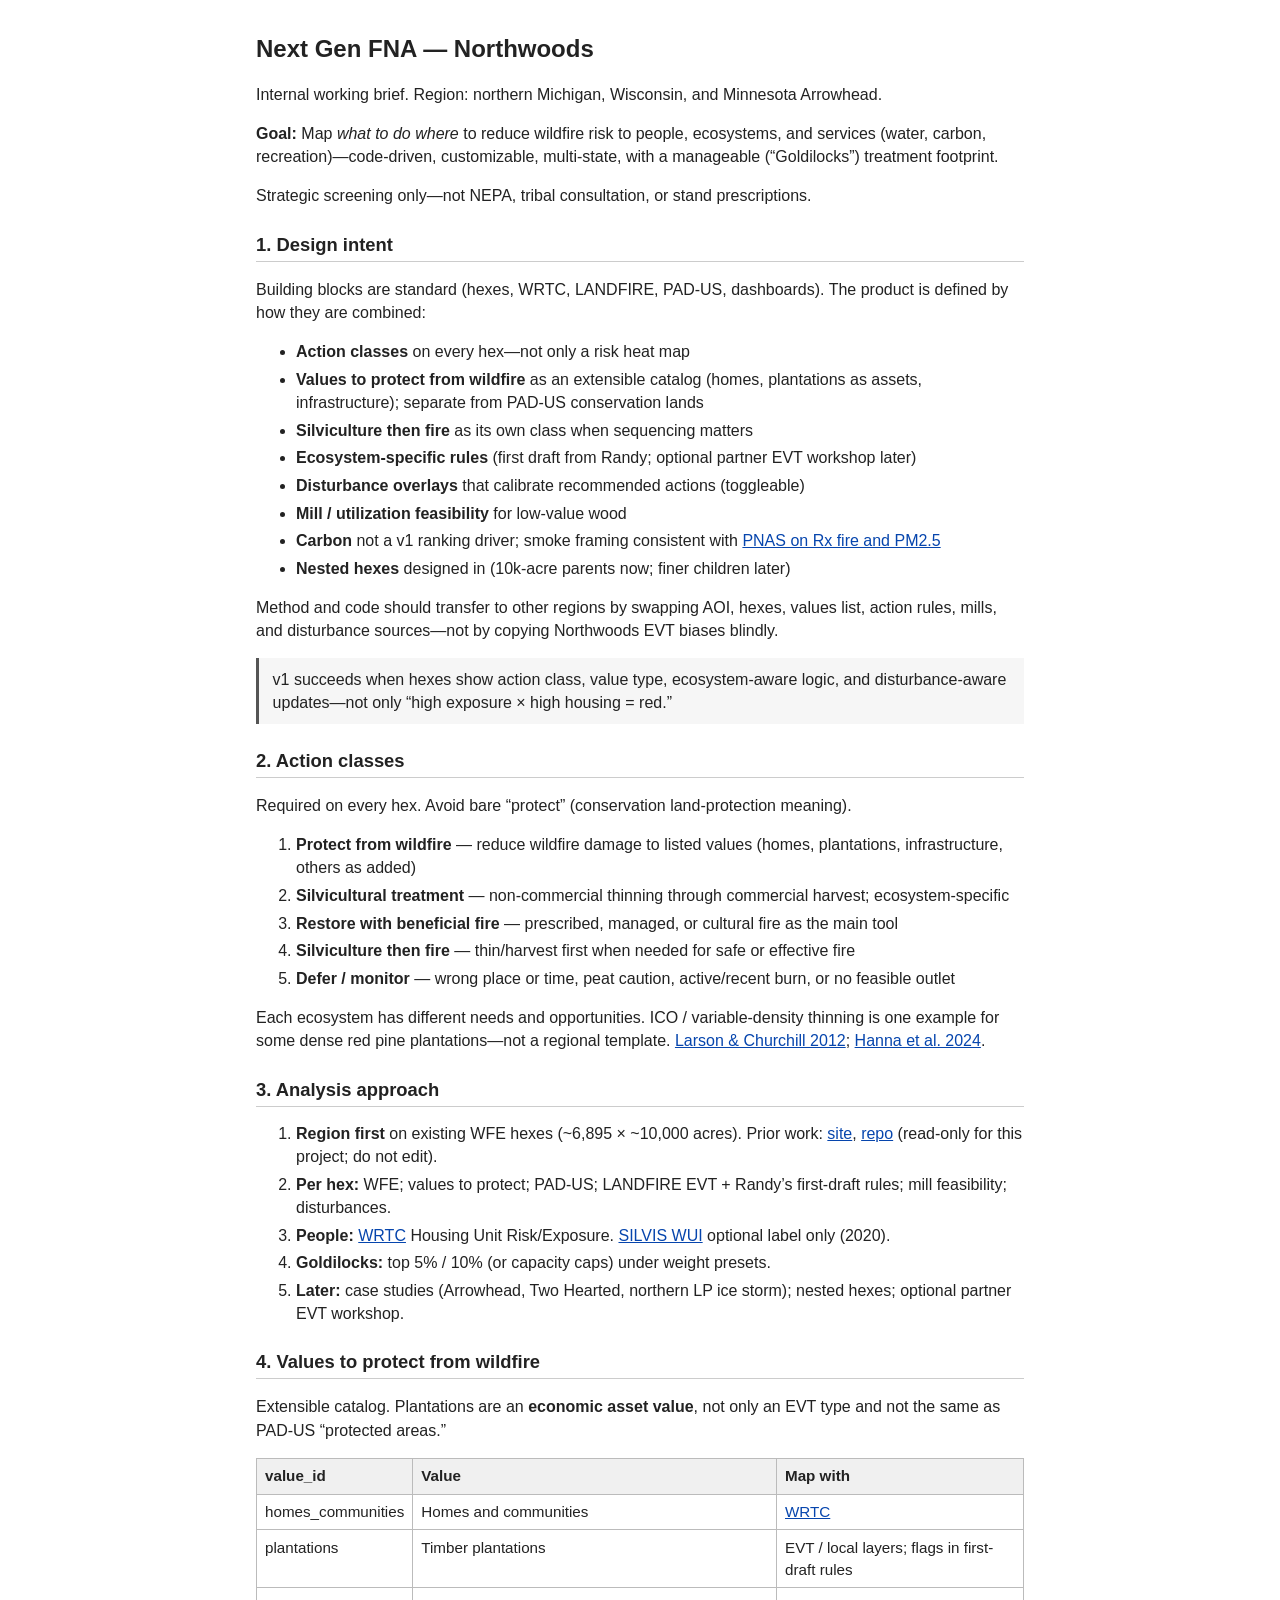
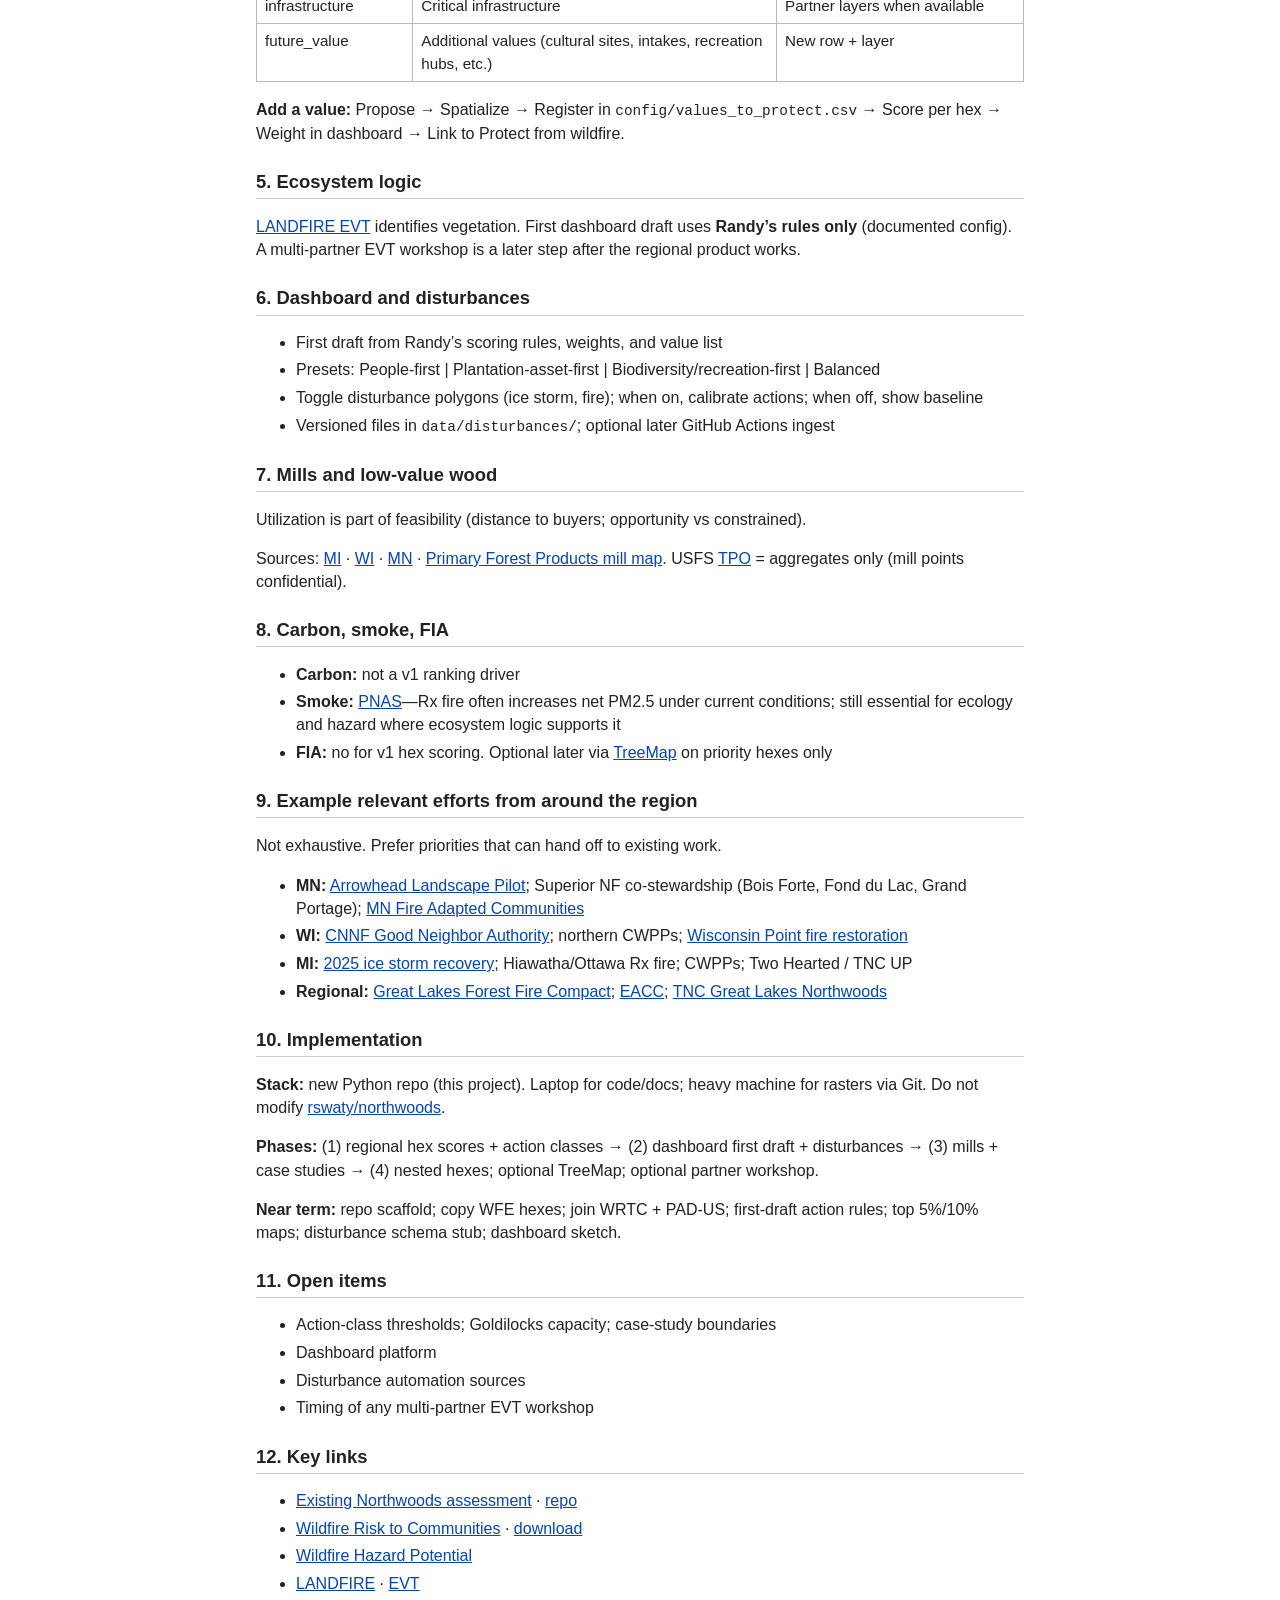
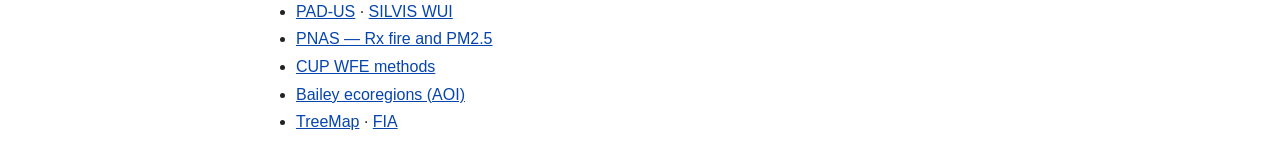
==== next_gen_fna.html @ e2eac4e7 "Add next-gen FNA working brief. Co-authored-by: Cursor <cursoragent@cursor.com>" ====
<!DOCTYPE html>
<html lang="en">
<head>
<meta charset="utf-8"/>
<title>Next Gen FNA — Northwoods</title>
<style>
  body { font-family: Calibri, Arial, sans-serif; max-width: 48rem; margin: 2rem auto; line-height: 1.45; color: #222; padding: 0 1rem; }
  h1 { font-size: 1.5rem; }
  h2 { font-size: 1.15rem; margin-top: 1.5rem; border-bottom: 1px solid #ccc; padding-bottom: 0.15rem; }
  ul, ol { margin-top: 0.35rem; }
  li { margin-bottom: 0.28rem; }
  table { border-collapse: collapse; width: 100%; margin: 0.6rem 0 1rem; font-size: 0.95rem; }
  th, td { border: 1px solid #bbb; padding: 0.4rem 0.5rem; text-align: left; vertical-align: top; }
  th { background: #f0f0f0; }
  .note { background: #f6f6f6; padding: 0.6rem 0.85rem; border-left: 3px solid #555; margin: 0.75rem 0; }
  a { color: #0645ad; }
  code { font-family: Consolas, monospace; font-size: 0.9em; }
</style>
</head>
<body>

<h1>Next Gen FNA — Northwoods</h1>
<p>Internal working brief. Region: northern Michigan, Wisconsin, and Minnesota Arrowhead.</p>
<p><strong>Goal:</strong> Map <em>what to do where</em> to reduce wildfire risk to people, ecosystems, and services (water, carbon, recreation)—code-driven, customizable, multi-state, with a manageable (“Goldilocks”) treatment footprint.</p>
<p>Strategic screening only—not NEPA, tribal consultation, or stand prescriptions.</p>

<h2>1. Design intent</h2>
<p>Building blocks are standard (hexes, WRTC, LANDFIRE, PAD-US, dashboards). The product is defined by how they are combined:</p>
<ul>
  <li><strong>Action classes</strong> on every hex—not only a risk heat map</li>
  <li><strong>Values to protect from wildfire</strong> as an extensible catalog (homes, plantations as assets, infrastructure); separate from PAD-US conservation lands</li>
  <li><strong>Silviculture then fire</strong> as its own class when sequencing matters</li>
  <li><strong>Ecosystem-specific rules</strong> (first draft from Randy; optional partner EVT workshop later)</li>
  <li><strong>Disturbance overlays</strong> that calibrate recommended actions (toggleable)</li>
  <li><strong>Mill / utilization feasibility</strong> for low-value wood</li>
  <li><strong>Carbon</strong> not a v1 ranking driver; smoke framing consistent with <a href="https://www.pnas.org/doi/10.1073/pnas.2613722123">PNAS on Rx fire and PM2.5</a></li>
  <li><strong>Nested hexes</strong> designed in (10k-acre parents now; finer children later)</li>
</ul>
<p>Method and code should transfer to other regions by swapping AOI, hexes, values list, action rules, mills, and disturbance sources—not by copying Northwoods EVT biases blindly.</p>
<p class="note">v1 succeeds when hexes show action class, value type, ecosystem-aware logic, and disturbance-aware updates—not only “high exposure × high housing = red.”</p>

<h2>2. Action classes</h2>
<p>Required on every hex. Avoid bare “protect” (conservation land-protection meaning).</p>
<ol>
  <li><strong>Protect from wildfire</strong> — reduce wildfire damage to listed values (homes, plantations, infrastructure, others as added)</li>
  <li><strong>Silvicultural treatment</strong> — non-commercial thinning through commercial harvest; ecosystem-specific</li>
  <li><strong>Restore with beneficial fire</strong> — prescribed, managed, or cultural fire as the main tool</li>
  <li><strong>Silviculture then fire</strong> — thin/harvest first when needed for safe or effective fire</li>
  <li><strong>Defer / monitor</strong> — wrong place or time, peat caution, active/recent burn, or no feasible outlet</li>
</ol>
<p>Each ecosystem has different needs and opportunities. ICO / variable-density thinning is one example for some dense red pine plantations—not a regional template. <a href="https://doi.org/10.1016/j.foreco.2012.02.033">Larson &amp; Churchill 2012</a>; <a href="https://pmc.ncbi.nlm.nih.gov/articles/PMC11082040/">Hanna et al. 2024</a>.</p>

<h2>3. Analysis approach</h2>
<ol>
  <li><strong>Region first</strong> on existing WFE hexes (~6,895 × ~10,000 acres). Prior work: <a href="https://rswaty.github.io/northwoods/">site</a>, <a href="https://github.com/rswaty/northwoods">repo</a> (read-only for this project; do not edit).</li>
  <li><strong>Per hex:</strong> WFE; values to protect; PAD-US; LANDFIRE EVT + Randy’s first-draft rules; mill feasibility; disturbances.</li>
  <li><strong>People:</strong> <a href="https://wildfirerisk.org/download/">WRTC</a> Housing Unit Risk/Exposure. <a href="https://silvis.forest.wisc.edu/data/wui-change/">SILVIS WUI</a> optional label only (2020).</li>
  <li><strong>Goldilocks:</strong> top 5% / 10% (or capacity caps) under weight presets.</li>
  <li><strong>Later:</strong> case studies (Arrowhead, Two Hearted, northern LP ice storm); nested hexes; optional partner EVT workshop.</li>
</ol>

<h2>4. Values to protect from wildfire</h2>
<p>Extensible catalog. Plantations are an <strong>economic asset value</strong>, not only an EVT type and not the same as PAD-US “protected areas.”</p>
<table>
  <tr><th>value_id</th><th>Value</th><th>Map with</th></tr>
  <tr><td>homes_communities</td><td>Homes and communities</td><td><a href="https://wildfirerisk.org/download/">WRTC</a></td></tr>
  <tr><td>plantations</td><td>Timber plantations</td><td>EVT / local layers; flags in first-draft rules</td></tr>
  <tr><td>infrastructure</td><td>Critical infrastructure</td><td>Partner layers when available</td></tr>
  <tr><td>future_value</td><td>Additional values (cultural sites, intakes, recreation hubs, etc.)</td><td>New row + layer</td></tr>
</table>
<p><strong>Add a value:</strong> Propose → Spatialize → Register in <code>config/values_to_protect.csv</code> → Score per hex → Weight in dashboard → Link to Protect from wildfire.</p>

<h2>5. Ecosystem logic</h2>
<p><a href="https://landfire.gov/vegetation/evt">LANDFIRE EVT</a> identifies vegetation. First dashboard draft uses <strong>Randy’s rules only</strong> (documented config). A multi-partner EVT workshop is a later step after the regional product works.</p>

<h2>6. Dashboard and disturbances</h2>
<ul>
  <li>First draft from Randy’s scoring rules, weights, and value list</li>
  <li>Presets: People-first | Plantation-asset-first | Biodiversity/recreation-first | Balanced</li>
  <li>Toggle disturbance polygons (ice storm, fire); when on, calibrate actions; when off, show baseline</li>
  <li>Versioned files in <code>data/disturbances/</code>; optional later GitHub Actions ingest</li>
</ul>

<h2>7. Mills and low-value wood</h2>
<p>Utilization is part of feasibility (distance to buyers; opportunity vs constrained).</p>
<p>Sources: <a href="https://www2.dnr.state.mi.us/mfid/">MI</a> · <a href="https://dnr.wisconsin.gov/topic/forestbusinesses/industries">WI</a> · <a href="https://www.dnr.state.mn.us/forestry/um/index.html">MN</a> · <a href="https://primary.forestproductslocator.org/mill-map">Primary Forest Products mill map</a>. USFS <a href="https://research.fs.usda.gov/programs/nrum">TPO</a> = aggregates only (mill points confidential).</p>

<h2>8. Carbon, smoke, FIA</h2>
<ul>
  <li><strong>Carbon:</strong> not a v1 ranking driver</li>
  <li><strong>Smoke:</strong> <a href="https://www.pnas.org/doi/10.1073/pnas.2613722123">PNAS</a>—Rx fire often increases net PM2.5 under current conditions; still essential for ecology and hazard where ecosystem logic supports it</li>
  <li><strong>FIA:</strong> no for v1 hex scoring. Optional later via <a href="https://research.fs.usda.gov/firelab/products/dataandtools/treemap-tree-level-model-united-states-forests">TreeMap</a> on priority hexes only</li>
</ul>

<h2>9. Example relevant efforts from around the region</h2>
<p>Not exhaustive. Prefer priorities that can hand off to existing work.</p>
<ul>
  <li><strong>MN:</strong> <a href="https://www.fs.usda.gov/r09/superior/natural-resources/forest-management/arrowhead-landscape-pilot-project">Arrowhead Landscape Pilot</a>; Superior NF co-stewardship (Bois Forte, Fond du Lac, Grand Portage); <a href="https://www.minnesotafac.org/">MN Fire Adapted Communities</a></li>
  <li><strong>WI:</strong> <a href="https://dnr.wisconsin.gov/topic/forestmanagement/gnaGeneralInfo">CNNF Good Neighbor Authority</a>; northern CWPPs; <a href="https://www.superiorwi.gov/DocumentCenter/View/16070/Wisconsin_Point_Fire_Restoration_Fact_Sheet_2025">Wisconsin Point fire restoration</a></li>
  <li><strong>MI:</strong> <a href="https://www.michigan.gov/dnr/about/newsroom/storm-recovery">2025 ice storm recovery</a>; Hiawatha/Ottawa Rx fire; CWPPs; Two Hearted / TNC UP</li>
  <li><strong>Regional:</strong> <a href="https://compacts.csg.org/compact/great-lakes-forest-fire-compact/">Great Lakes Forest Fire Compact</a>; <a href="https://gacc.nifc.gov/eacc/">EACC</a>; <a href="https://www.nature.org/en-us/about-us/where-we-work/priority-landscapes/great-lakes/stories-in-the-great-lakes/great-lakes-northwoods/">TNC Great Lakes Northwoods</a></li>
</ul>

<h2>10. Implementation</h2>
<p><strong>Stack:</strong> new Python repo (this project). Laptop for code/docs; heavy machine for rasters via Git. Do not modify <a href="https://github.com/rswaty/northwoods">rswaty/northwoods</a>.</p>
<p><strong>Phases:</strong> (1) regional hex scores + action classes → (2) dashboard first draft + disturbances → (3) mills + case studies → (4) nested hexes; optional TreeMap; optional partner workshop.</p>
<p><strong>Near term:</strong> repo scaffold; copy WFE hexes; join WRTC + PAD-US; first-draft action rules; top 5%/10% maps; disturbance schema stub; dashboard sketch.</p>

<h2>11. Open items</h2>
<ul>
  <li>Action-class thresholds; Goldilocks capacity; case-study boundaries</li>
  <li>Dashboard platform</li>
  <li>Disturbance automation sources</li>
  <li>Timing of any multi-partner EVT workshop</li>
</ul>

<h2>12. Key links</h2>
<ul>
  <li><a href="https://rswaty.github.io/northwoods/">Existing Northwoods assessment</a> · <a href="https://github.com/rswaty/northwoods">repo</a></li>
  <li><a href="https://wildfirerisk.org/">Wildfire Risk to Communities</a> · <a href="https://wildfirerisk.org/download/">download</a></li>
  <li><a href="https://research.fs.usda.gov/firelab/products/dataandtools/wildfire-hazard-potential">Wildfire Hazard Potential</a></li>
  <li><a href="https://landfire.gov/">LANDFIRE</a> · <a href="https://landfire.gov/vegetation/evt">EVT</a></li>
  <li><a href="https://www.usgs.gov/programs/gap-analysis-project/science/pad-us-data-download">PAD-US</a> · <a href="https://silvis.forest.wisc.edu/data/wui-change/">SILVIS WUI</a></li>
  <li><a href="https://www.pnas.org/doi/10.1073/pnas.2613722123">PNAS — Rx fire and PM2.5</a></li>
  <li><a href="https://conservation-data-lab.github.io/cup_assessment/fire.html">CUP WFE methods</a></li>
  <li><a href="https://doi.org/10.2737/RDS-2016-0003">Bailey ecoregions (AOI)</a></li>
  <li><a href="https://data.fs.usda.gov/geodata/rastergateway/treemap/">TreeMap</a> · <a href="https://research.fs.usda.gov/programs/fia">FIA</a></li>
</ul>

</body>
</html>
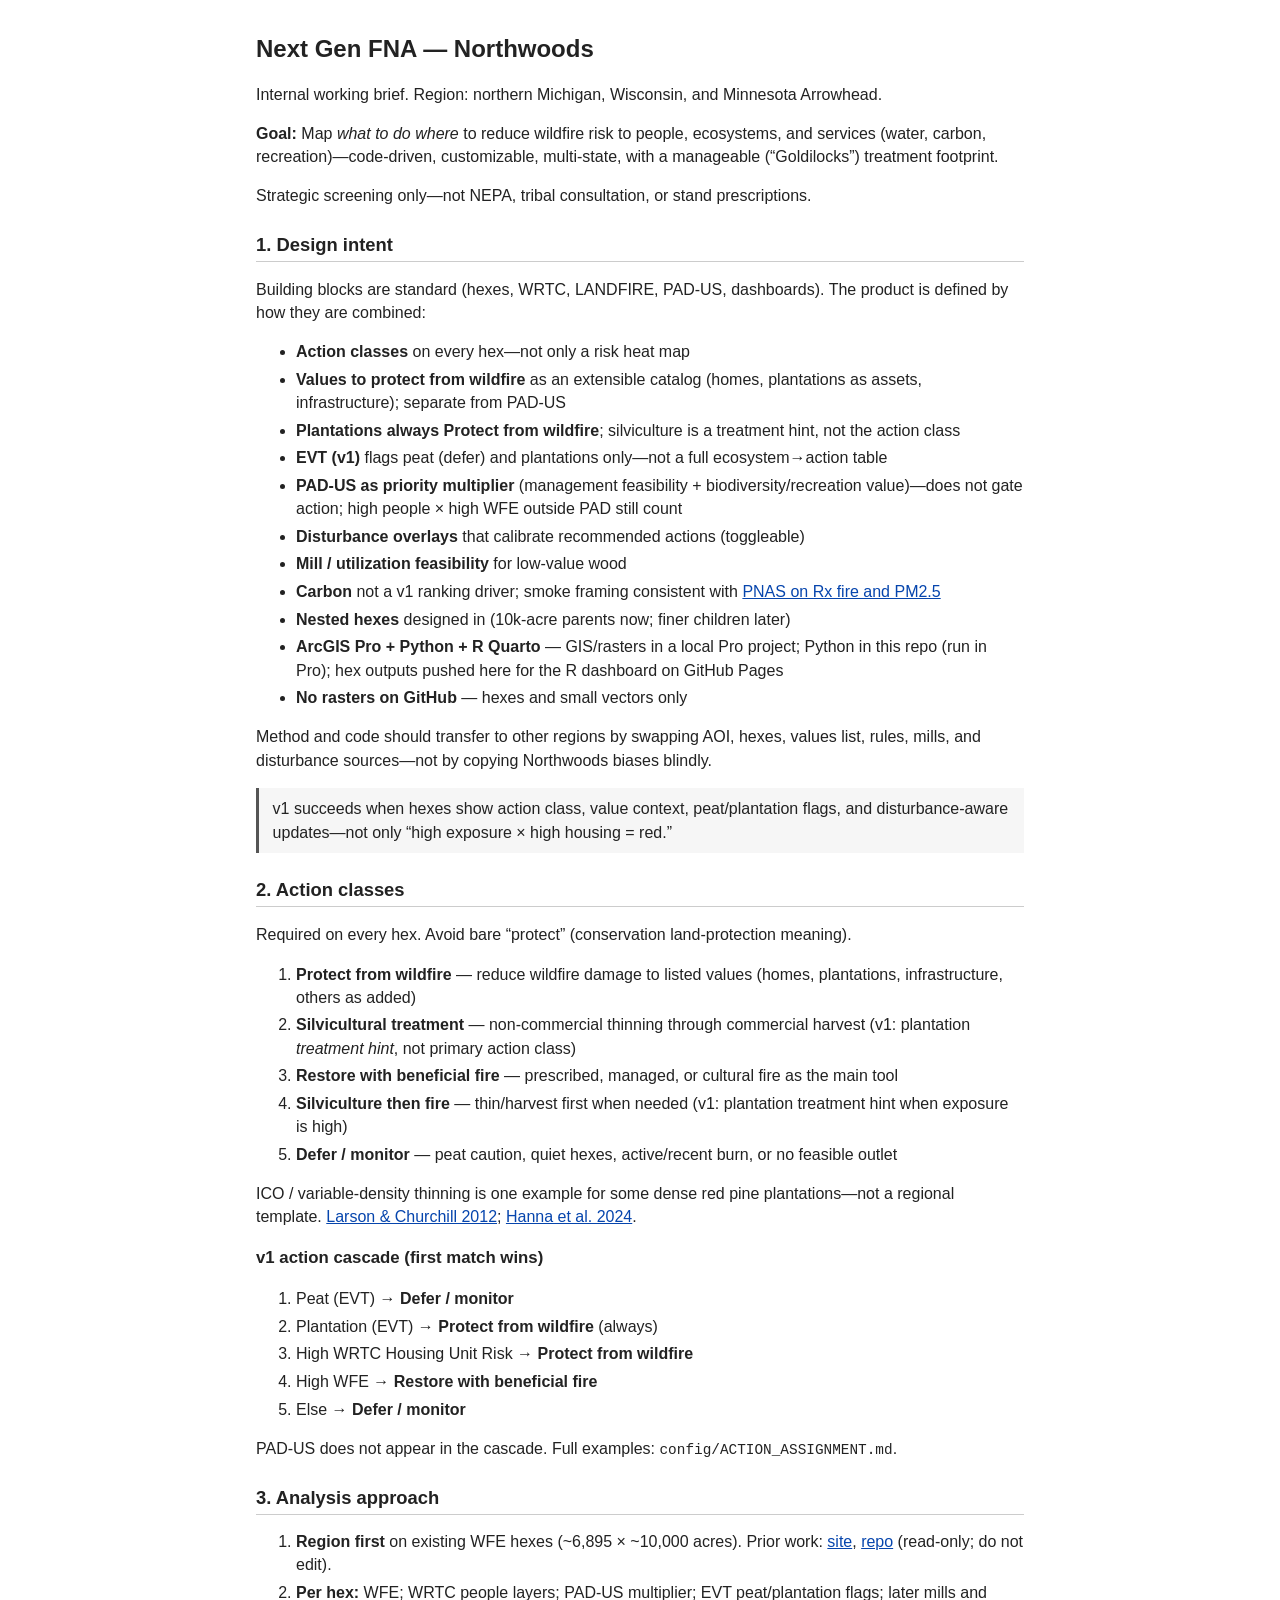
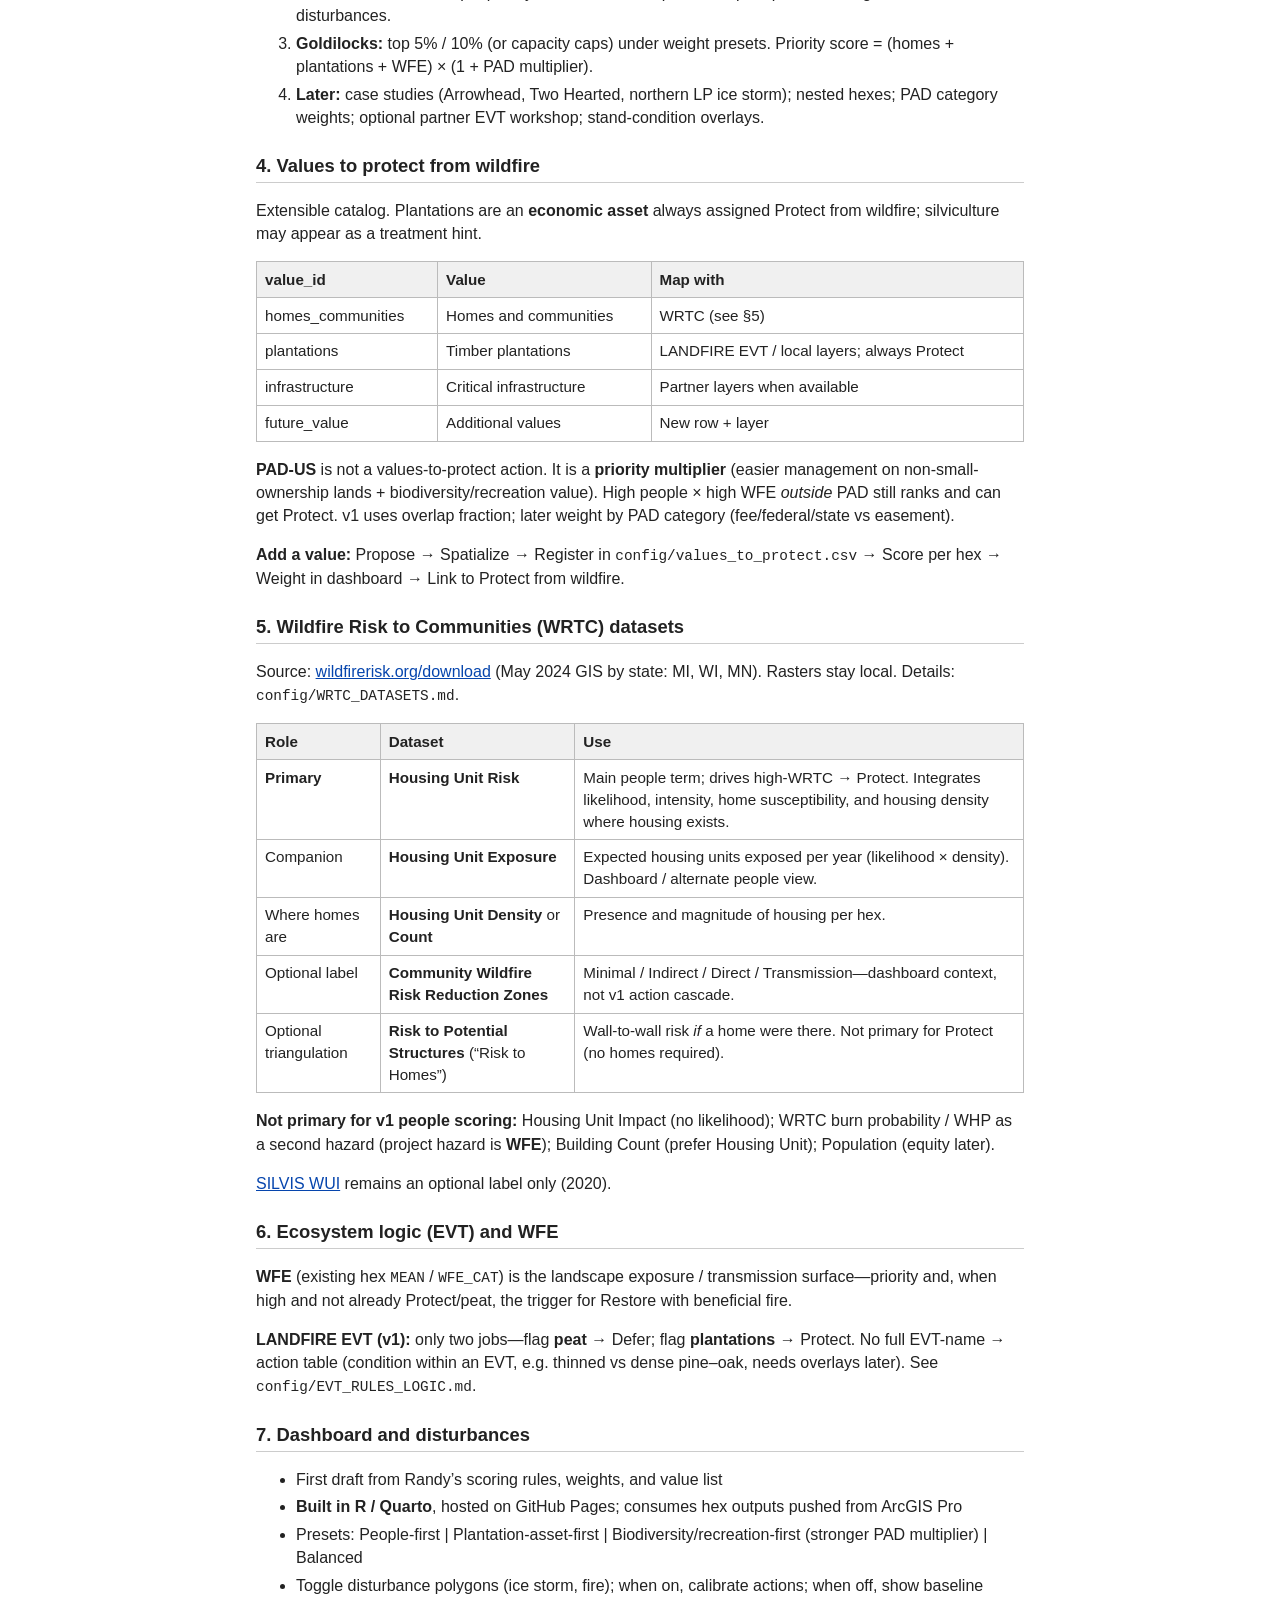
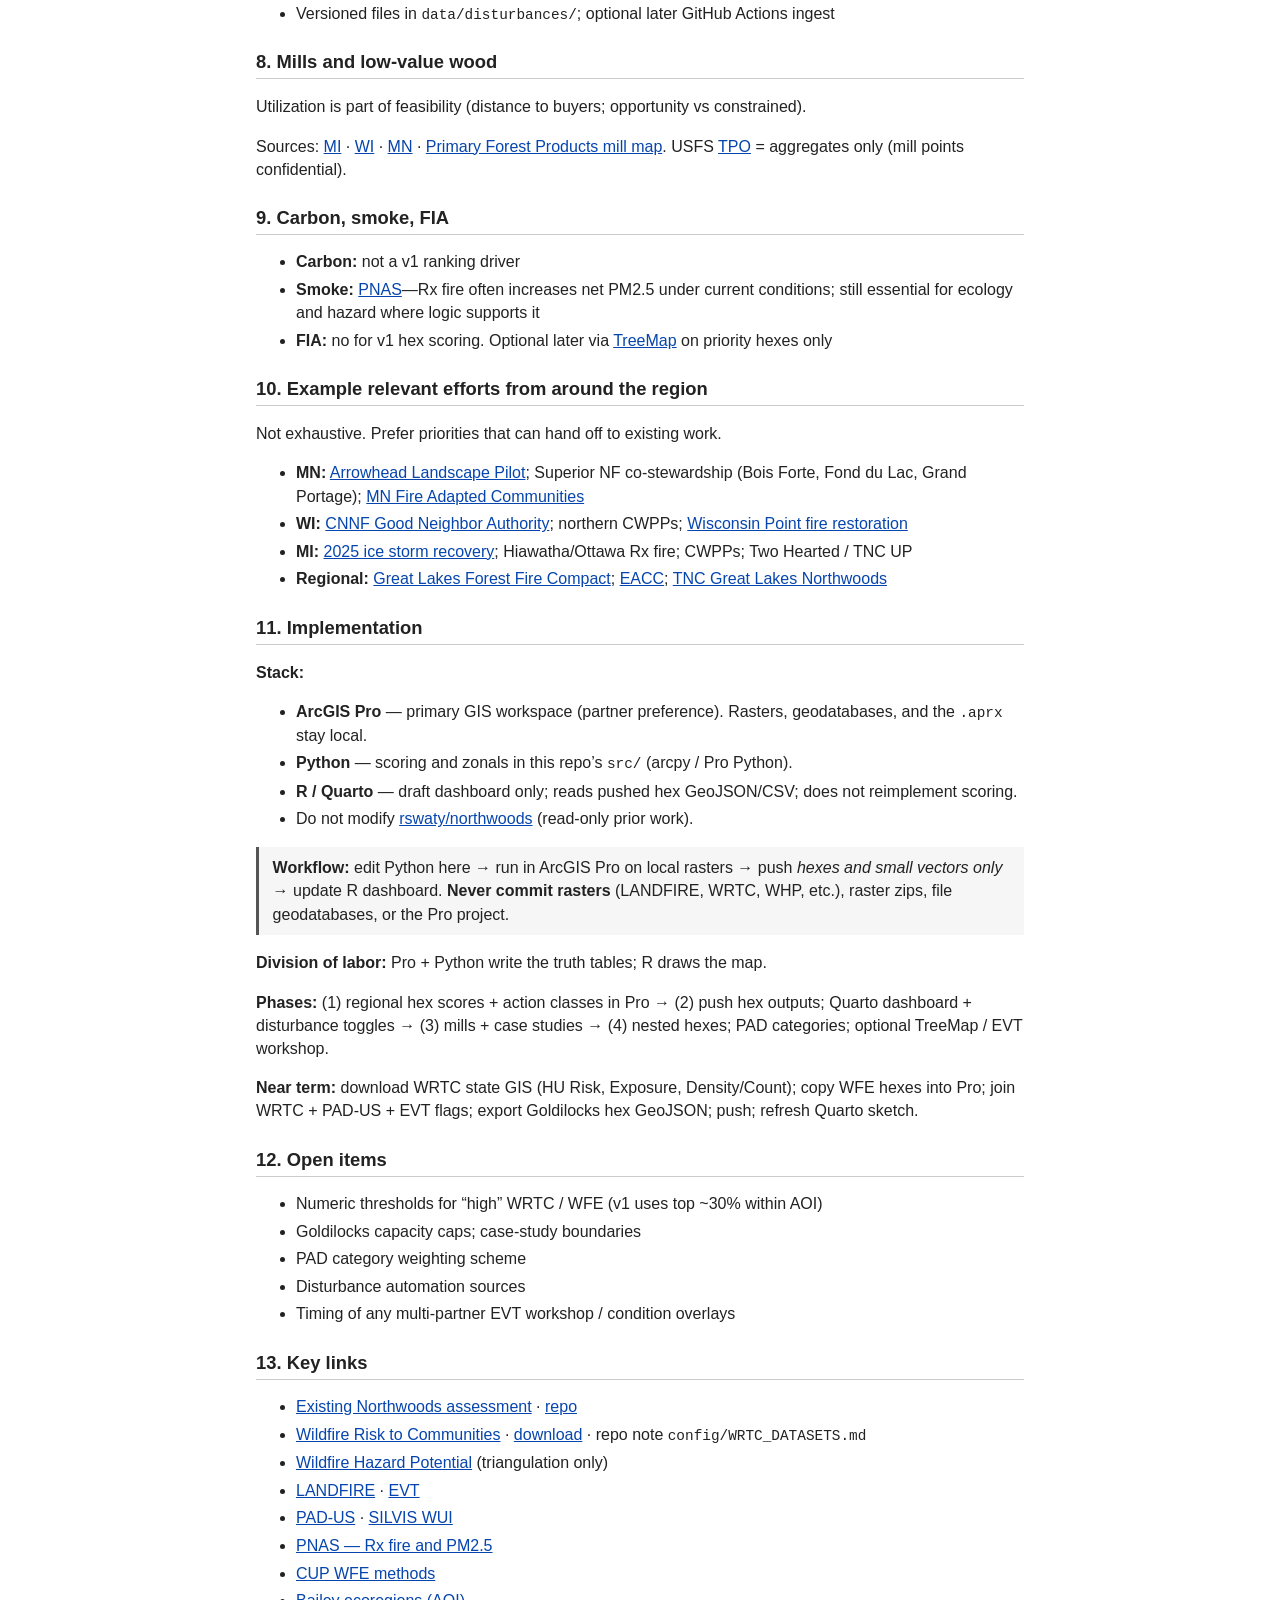
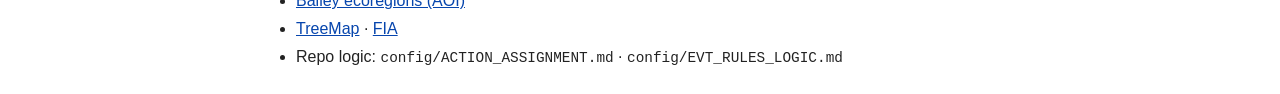
==== commit 4d1b2dd8: "Scaffold ArcGIS Pro pipeline and lock v1 action logic. Add config, arcpy scripts, Quarto stub, and b" ====
--- a/next_gen_fna.html
+++ b/next_gen_fna.html
@@ -7,6 +7,7 @@
   body { font-family: Calibri, Arial, sans-serif; max-width: 48rem; margin: 2rem auto; line-height: 1.45; color: #222; padding: 0 1rem; }
   h1 { font-size: 1.5rem; }
   h2 { font-size: 1.15rem; margin-top: 1.5rem; border-bottom: 1px solid #ccc; padding-bottom: 0.15rem; }
+  h3 { font-size: 1.05rem; margin-top: 1.1rem; }
   ul, ol { margin-top: 0.35rem; }
   li { margin-bottom: 0.28rem; }
   table { border-collapse: collapse; width: 100%; margin: 0.6rem 0 1rem; font-size: 0.95rem; }
@@ -28,71 +29,99 @@
 <p>Building blocks are standard (hexes, WRTC, LANDFIRE, PAD-US, dashboards). The product is defined by how they are combined:</p>
 <ul>
   <li><strong>Action classes</strong> on every hex—not only a risk heat map</li>
-  <li><strong>Values to protect from wildfire</strong> as an extensible catalog (homes, plantations as assets, infrastructure); separate from PAD-US conservation lands</li>
-  <li><strong>Silviculture then fire</strong> as its own class when sequencing matters</li>
-  <li><strong>Ecosystem-specific rules</strong> (first draft from Randy; optional partner EVT workshop later)</li>
+  <li><strong>Values to protect from wildfire</strong> as an extensible catalog (homes, plantations as assets, infrastructure); separate from PAD-US</li>
+  <li><strong>Plantations always Protect from wildfire</strong>; silviculture is a treatment hint, not the action class</li>
+  <li><strong>EVT (v1)</strong> flags peat (defer) and plantations only—not a full ecosystem→action table</li>
+  <li><strong>PAD-US as priority multiplier</strong> (management feasibility + biodiversity/recreation value)—does not gate action; high people × high WFE outside PAD still count</li>
   <li><strong>Disturbance overlays</strong> that calibrate recommended actions (toggleable)</li>
   <li><strong>Mill / utilization feasibility</strong> for low-value wood</li>
   <li><strong>Carbon</strong> not a v1 ranking driver; smoke framing consistent with <a href="https://www.pnas.org/doi/10.1073/pnas.2613722123">PNAS on Rx fire and PM2.5</a></li>
   <li><strong>Nested hexes</strong> designed in (10k-acre parents now; finer children later)</li>
+  <li><strong>ArcGIS Pro + Python + R Quarto</strong> — GIS/rasters in a local Pro project; Python in this repo (run in Pro); hex outputs pushed here for the R dashboard on GitHub Pages</li>
+  <li><strong>No rasters on GitHub</strong> — hexes and small vectors only</li>
 </ul>
-<p>Method and code should transfer to other regions by swapping AOI, hexes, values list, action rules, mills, and disturbance sources—not by copying Northwoods EVT biases blindly.</p>
-<p class="note">v1 succeeds when hexes show action class, value type, ecosystem-aware logic, and disturbance-aware updates—not only “high exposure × high housing = red.”</p>
+<p>Method and code should transfer to other regions by swapping AOI, hexes, values list, rules, mills, and disturbance sources—not by copying Northwoods biases blindly.</p>
+<p class="note">v1 succeeds when hexes show action class, value context, peat/plantation flags, and disturbance-aware updates—not only “high exposure × high housing = red.”</p>
 
 <h2>2. Action classes</h2>
 <p>Required on every hex. Avoid bare “protect” (conservation land-protection meaning).</p>
 <ol>
   <li><strong>Protect from wildfire</strong> — reduce wildfire damage to listed values (homes, plantations, infrastructure, others as added)</li>
-  <li><strong>Silvicultural treatment</strong> — non-commercial thinning through commercial harvest; ecosystem-specific</li>
+  <li><strong>Silvicultural treatment</strong> — non-commercial thinning through commercial harvest (v1: plantation <em>treatment hint</em>, not primary action class)</li>
   <li><strong>Restore with beneficial fire</strong> — prescribed, managed, or cultural fire as the main tool</li>
-  <li><strong>Silviculture then fire</strong> — thin/harvest first when needed for safe or effective fire</li>
-  <li><strong>Defer / monitor</strong> — wrong place or time, peat caution, active/recent burn, or no feasible outlet</li>
+  <li><strong>Silviculture then fire</strong> — thin/harvest first when needed (v1: plantation treatment hint when exposure is high)</li>
+  <li><strong>Defer / monitor</strong> — peat caution, quiet hexes, active/recent burn, or no feasible outlet</li>
 </ol>
-<p>Each ecosystem has different needs and opportunities. ICO / variable-density thinning is one example for some dense red pine plantations—not a regional template. <a href="https://doi.org/10.1016/j.foreco.2012.02.033">Larson &amp; Churchill 2012</a>; <a href="https://pmc.ncbi.nlm.nih.gov/articles/PMC11082040/">Hanna et al. 2024</a>.</p>
+<p>ICO / variable-density thinning is one example for some dense red pine plantations—not a regional template. <a href="https://doi.org/10.1016/j.foreco.2012.02.033">Larson &amp; Churchill 2012</a>; <a href="https://pmc.ncbi.nlm.nih.gov/articles/PMC11082040/">Hanna et al. 2024</a>.</p>
+
+<h3>v1 action cascade (first match wins)</h3>
+<ol>
+  <li>Peat (EVT) → <strong>Defer / monitor</strong></li>
+  <li>Plantation (EVT) → <strong>Protect from wildfire</strong> (always)</li>
+  <li>High WRTC Housing Unit Risk → <strong>Protect from wildfire</strong></li>
+  <li>High WFE → <strong>Restore with beneficial fire</strong></li>
+  <li>Else → <strong>Defer / monitor</strong></li>
+</ol>
+<p>PAD-US does not appear in the cascade. Full examples: <code>config/ACTION_ASSIGNMENT.md</code>.</p>
 
 <h2>3. Analysis approach</h2>
 <ol>
-  <li><strong>Region first</strong> on existing WFE hexes (~6,895 × ~10,000 acres). Prior work: <a href="https://rswaty.github.io/northwoods/">site</a>, <a href="https://github.com/rswaty/northwoods">repo</a> (read-only for this project; do not edit).</li>
-  <li><strong>Per hex:</strong> WFE; values to protect; PAD-US; LANDFIRE EVT + Randy’s first-draft rules; mill feasibility; disturbances.</li>
-  <li><strong>People:</strong> <a href="https://wildfirerisk.org/download/">WRTC</a> Housing Unit Risk/Exposure. <a href="https://silvis.forest.wisc.edu/data/wui-change/">SILVIS WUI</a> optional label only (2020).</li>
-  <li><strong>Goldilocks:</strong> top 5% / 10% (or capacity caps) under weight presets.</li>
-  <li><strong>Later:</strong> case studies (Arrowhead, Two Hearted, northern LP ice storm); nested hexes; optional partner EVT workshop.</li>
+  <li><strong>Region first</strong> on existing WFE hexes (~6,895 × ~10,000 acres). Prior work: <a href="https://rswaty.github.io/northwoods/">site</a>, <a href="https://github.com/rswaty/northwoods">repo</a> (read-only; do not edit).</li>
+  <li><strong>Per hex:</strong> WFE; WRTC people layers; PAD-US multiplier; EVT peat/plantation flags; later mills and disturbances.</li>
+  <li><strong>Goldilocks:</strong> top 5% / 10% (or capacity caps) under weight presets. Priority score = (homes + plantations + WFE) × (1 + PAD multiplier).</li>
+  <li><strong>Later:</strong> case studies (Arrowhead, Two Hearted, northern LP ice storm); nested hexes; PAD category weights; optional partner EVT workshop; stand-condition overlays.</li>
 </ol>
 
 <h2>4. Values to protect from wildfire</h2>
-<p>Extensible catalog. Plantations are an <strong>economic asset value</strong>, not only an EVT type and not the same as PAD-US “protected areas.”</p>
+<p>Extensible catalog. Plantations are an <strong>economic asset</strong> always assigned Protect from wildfire; silviculture may appear as a treatment hint.</p>
 <table>
   <tr><th>value_id</th><th>Value</th><th>Map with</th></tr>
-  <tr><td>homes_communities</td><td>Homes and communities</td><td><a href="https://wildfirerisk.org/download/">WRTC</a></td></tr>
-  <tr><td>plantations</td><td>Timber plantations</td><td>EVT / local layers; flags in first-draft rules</td></tr>
+  <tr><td>homes_communities</td><td>Homes and communities</td><td>WRTC (see §5)</td></tr>
+  <tr><td>plantations</td><td>Timber plantations</td><td>LANDFIRE EVT / local layers; always Protect</td></tr>
   <tr><td>infrastructure</td><td>Critical infrastructure</td><td>Partner layers when available</td></tr>
-  <tr><td>future_value</td><td>Additional values (cultural sites, intakes, recreation hubs, etc.)</td><td>New row + layer</td></tr>
+  <tr><td>future_value</td><td>Additional values</td><td>New row + layer</td></tr>
 </table>
+<p><strong>PAD-US</strong> is not a values-to-protect action. It is a <strong>priority multiplier</strong> (easier management on non-small-ownership lands + biodiversity/recreation value). High people × high WFE <em>outside</em> PAD still ranks and can get Protect. v1 uses overlap fraction; later weight by PAD category (fee/federal/state vs easement).</p>
 <p><strong>Add a value:</strong> Propose → Spatialize → Register in <code>config/values_to_protect.csv</code> → Score per hex → Weight in dashboard → Link to Protect from wildfire.</p>
 
-<h2>5. Ecosystem logic</h2>
-<p><a href="https://landfire.gov/vegetation/evt">LANDFIRE EVT</a> identifies vegetation. First dashboard draft uses <strong>Randy’s rules only</strong> (documented config). A multi-partner EVT workshop is a later step after the regional product works.</p>
+<h2>5. Wildfire Risk to Communities (WRTC) datasets</h2>
+<p>Source: <a href="https://wildfirerisk.org/download/">wildfirerisk.org/download</a> (May 2024 GIS by state: MI, WI, MN). Rasters stay local. Details: <code>config/WRTC_DATASETS.md</code>.</p>
+<table>
+  <tr><th>Role</th><th>Dataset</th><th>Use</th></tr>
+  <tr><td><strong>Primary</strong></td><td><strong>Housing Unit Risk</strong></td><td>Main people term; drives high-WRTC → Protect. Integrates likelihood, intensity, home susceptibility, and housing density where housing exists.</td></tr>
+  <tr><td>Companion</td><td><strong>Housing Unit Exposure</strong></td><td>Expected housing units exposed per year (likelihood × density). Dashboard / alternate people view.</td></tr>
+  <tr><td>Where homes are</td><td><strong>Housing Unit Density</strong> or <strong>Count</strong></td><td>Presence and magnitude of housing per hex.</td></tr>
+  <tr><td>Optional label</td><td><strong>Community Wildfire Risk Reduction Zones</strong></td><td>Minimal / Indirect / Direct / Transmission—dashboard context, not v1 action cascade.</td></tr>
+  <tr><td>Optional triangulation</td><td><strong>Risk to Potential Structures</strong> (“Risk to Homes”)</td><td>Wall-to-wall risk <em>if</em> a home were there. Not primary for Protect (no homes required).</td></tr>
+</table>
+<p><strong>Not primary for v1 people scoring:</strong> Housing Unit Impact (no likelihood); WRTC burn probability / WHP as a second hazard (project hazard is <strong>WFE</strong>); Building Count (prefer Housing Unit); Population (equity later).</p>
+<p><a href="https://silvis.forest.wisc.edu/data/wui-change/">SILVIS WUI</a> remains an optional label only (2020).</p>
 
-<h2>6. Dashboard and disturbances</h2>
+<h2>6. Ecosystem logic (EVT) and WFE</h2>
+<p><strong>WFE</strong> (existing hex <code>MEAN</code> / <code>WFE_CAT</code>) is the landscape exposure / transmission surface—priority and, when high and not already Protect/peat, the trigger for Restore with beneficial fire.</p>
+<p><strong>LANDFIRE EVT (v1):</strong> only two jobs—flag <strong>peat</strong> → Defer; flag <strong>plantations</strong> → Protect. No full EVT-name → action table (condition within an EVT, e.g. thinned vs dense pine–oak, needs overlays later). See <code>config/EVT_RULES_LOGIC.md</code>.</p>
+
+<h2>7. Dashboard and disturbances</h2>
 <ul>
   <li>First draft from Randy’s scoring rules, weights, and value list</li>
-  <li>Presets: People-first | Plantation-asset-first | Biodiversity/recreation-first | Balanced</li>
+  <li><strong>Built in R / Quarto</strong>, hosted on GitHub Pages; consumes hex outputs pushed from ArcGIS Pro</li>
+  <li>Presets: People-first | Plantation-asset-first | Biodiversity/recreation-first (stronger PAD multiplier) | Balanced</li>
   <li>Toggle disturbance polygons (ice storm, fire); when on, calibrate actions; when off, show baseline</li>
   <li>Versioned files in <code>data/disturbances/</code>; optional later GitHub Actions ingest</li>
 </ul>
 
-<h2>7. Mills and low-value wood</h2>
+<h2>8. Mills and low-value wood</h2>
 <p>Utilization is part of feasibility (distance to buyers; opportunity vs constrained).</p>
 <p>Sources: <a href="https://www2.dnr.state.mi.us/mfid/">MI</a> · <a href="https://dnr.wisconsin.gov/topic/forestbusinesses/industries">WI</a> · <a href="https://www.dnr.state.mn.us/forestry/um/index.html">MN</a> · <a href="https://primary.forestproductslocator.org/mill-map">Primary Forest Products mill map</a>. USFS <a href="https://research.fs.usda.gov/programs/nrum">TPO</a> = aggregates only (mill points confidential).</p>
 
-<h2>8. Carbon, smoke, FIA</h2>
+<h2>9. Carbon, smoke, FIA</h2>
 <ul>
   <li><strong>Carbon:</strong> not a v1 ranking driver</li>
-  <li><strong>Smoke:</strong> <a href="https://www.pnas.org/doi/10.1073/pnas.2613722123">PNAS</a>—Rx fire often increases net PM2.5 under current conditions; still essential for ecology and hazard where ecosystem logic supports it</li>
+  <li><strong>Smoke:</strong> <a href="https://www.pnas.org/doi/10.1073/pnas.2613722123">PNAS</a>—Rx fire often increases net PM2.5 under current conditions; still essential for ecology and hazard where logic supports it</li>
   <li><strong>FIA:</strong> no for v1 hex scoring. Optional later via <a href="https://research.fs.usda.gov/firelab/products/dataandtools/treemap-tree-level-model-united-states-forests">TreeMap</a> on priority hexes only</li>
 </ul>
 
-<h2>9. Example relevant efforts from around the region</h2>
+<h2>10. Example relevant efforts from around the region</h2>
 <p>Not exhaustive. Prefer priorities that can hand off to existing work.</p>
 <ul>
   <li><strong>MN:</strong> <a href="https://www.fs.usda.gov/r09/superior/natural-resources/forest-management/arrowhead-landscape-pilot-project">Arrowhead Landscape Pilot</a>; Superior NF co-stewardship (Bois Forte, Fond du Lac, Grand Portage); <a href="https://www.minnesotafac.org/">MN Fire Adapted Communities</a></li>
@@ -101,30 +130,40 @@
   <li><strong>Regional:</strong> <a href="https://compacts.csg.org/compact/great-lakes-forest-fire-compact/">Great Lakes Forest Fire Compact</a>; <a href="https://gacc.nifc.gov/eacc/">EACC</a>; <a href="https://www.nature.org/en-us/about-us/where-we-work/priority-landscapes/great-lakes/stories-in-the-great-lakes/great-lakes-northwoods/">TNC Great Lakes Northwoods</a></li>
 </ul>
 
-<h2>10. Implementation</h2>
-<p><strong>Stack:</strong> new Python repo (this project). Laptop for code/docs; heavy machine for rasters via Git. Do not modify <a href="https://github.com/rswaty/northwoods">rswaty/northwoods</a>.</p>
-<p><strong>Phases:</strong> (1) regional hex scores + action classes → (2) dashboard first draft + disturbances → (3) mills + case studies → (4) nested hexes; optional TreeMap; optional partner workshop.</p>
-<p><strong>Near term:</strong> repo scaffold; copy WFE hexes; join WRTC + PAD-US; first-draft action rules; top 5%/10% maps; disturbance schema stub; dashboard sketch.</p>
+<h2>11. Implementation</h2>
+<p><strong>Stack:</strong></p>
+<ul>
+  <li><strong>ArcGIS Pro</strong> — primary GIS workspace (partner preference). Rasters, geodatabases, and the <code>.aprx</code> stay local.</li>
+  <li><strong>Python</strong> — scoring and zonals in this repo’s <code>src/</code> (arcpy / Pro Python).</li>
+  <li><strong>R / Quarto</strong> — draft dashboard only; reads pushed hex GeoJSON/CSV; does not reimplement scoring.</li>
+  <li>Do not modify <a href="https://github.com/rswaty/northwoods">rswaty/northwoods</a> (read-only prior work).</li>
+</ul>
+<p class="note"><strong>Workflow:</strong> edit Python here → run in ArcGIS Pro on local rasters → push <em>hexes and small vectors only</em> → update R dashboard. <strong>Never commit rasters</strong> (LANDFIRE, WRTC, WHP, etc.), raster zips, file geodatabases, or the Pro project.</p>
+<p><strong>Division of labor:</strong> Pro + Python write the truth tables; R draws the map.</p>
+<p><strong>Phases:</strong> (1) regional hex scores + action classes in Pro → (2) push hex outputs; Quarto dashboard + disturbance toggles → (3) mills + case studies → (4) nested hexes; PAD categories; optional TreeMap / EVT workshop.</p>
+<p><strong>Near term:</strong> download WRTC state GIS (HU Risk, Exposure, Density/Count); copy WFE hexes into Pro; join WRTC + PAD-US + EVT flags; export Goldilocks hex GeoJSON; push; refresh Quarto sketch.</p>
 
-<h2>11. Open items</h2>
+<h2>12. Open items</h2>
 <ul>
-  <li>Action-class thresholds; Goldilocks capacity; case-study boundaries</li>
-  <li>Dashboard platform</li>
+  <li>Numeric thresholds for “high” WRTC / WFE (v1 uses top ~30% within AOI)</li>
+  <li>Goldilocks capacity caps; case-study boundaries</li>
+  <li>PAD category weighting scheme</li>
   <li>Disturbance automation sources</li>
-  <li>Timing of any multi-partner EVT workshop</li>
+  <li>Timing of any multi-partner EVT workshop / condition overlays</li>
 </ul>
 
-<h2>12. Key links</h2>
+<h2>13. Key links</h2>
 <ul>
   <li><a href="https://rswaty.github.io/northwoods/">Existing Northwoods assessment</a> · <a href="https://github.com/rswaty/northwoods">repo</a></li>
-  <li><a href="https://wildfirerisk.org/">Wildfire Risk to Communities</a> · <a href="https://wildfirerisk.org/download/">download</a></li>
-  <li><a href="https://research.fs.usda.gov/firelab/products/dataandtools/wildfire-hazard-potential">Wildfire Hazard Potential</a></li>
+  <li><a href="https://wildfirerisk.org/">Wildfire Risk to Communities</a> · <a href="https://wildfirerisk.org/download/">download</a> · repo note <code>config/WRTC_DATASETS.md</code></li>
+  <li><a href="https://research.fs.usda.gov/firelab/products/dataandtools/wildfire-hazard-potential">Wildfire Hazard Potential</a> (triangulation only)</li>
   <li><a href="https://landfire.gov/">LANDFIRE</a> · <a href="https://landfire.gov/vegetation/evt">EVT</a></li>
   <li><a href="https://www.usgs.gov/programs/gap-analysis-project/science/pad-us-data-download">PAD-US</a> · <a href="https://silvis.forest.wisc.edu/data/wui-change/">SILVIS WUI</a></li>
   <li><a href="https://www.pnas.org/doi/10.1073/pnas.2613722123">PNAS — Rx fire and PM2.5</a></li>
   <li><a href="https://conservation-data-lab.github.io/cup_assessment/fire.html">CUP WFE methods</a></li>
   <li><a href="https://doi.org/10.2737/RDS-2016-0003">Bailey ecoregions (AOI)</a></li>
   <li><a href="https://data.fs.usda.gov/geodata/rastergateway/treemap/">TreeMap</a> · <a href="https://research.fs.usda.gov/programs/fia">FIA</a></li>
+  <li>Repo logic: <code>config/ACTION_ASSIGNMENT.md</code> · <code>config/EVT_RULES_LOGIC.md</code></li>
 </ul>
 
 </body>
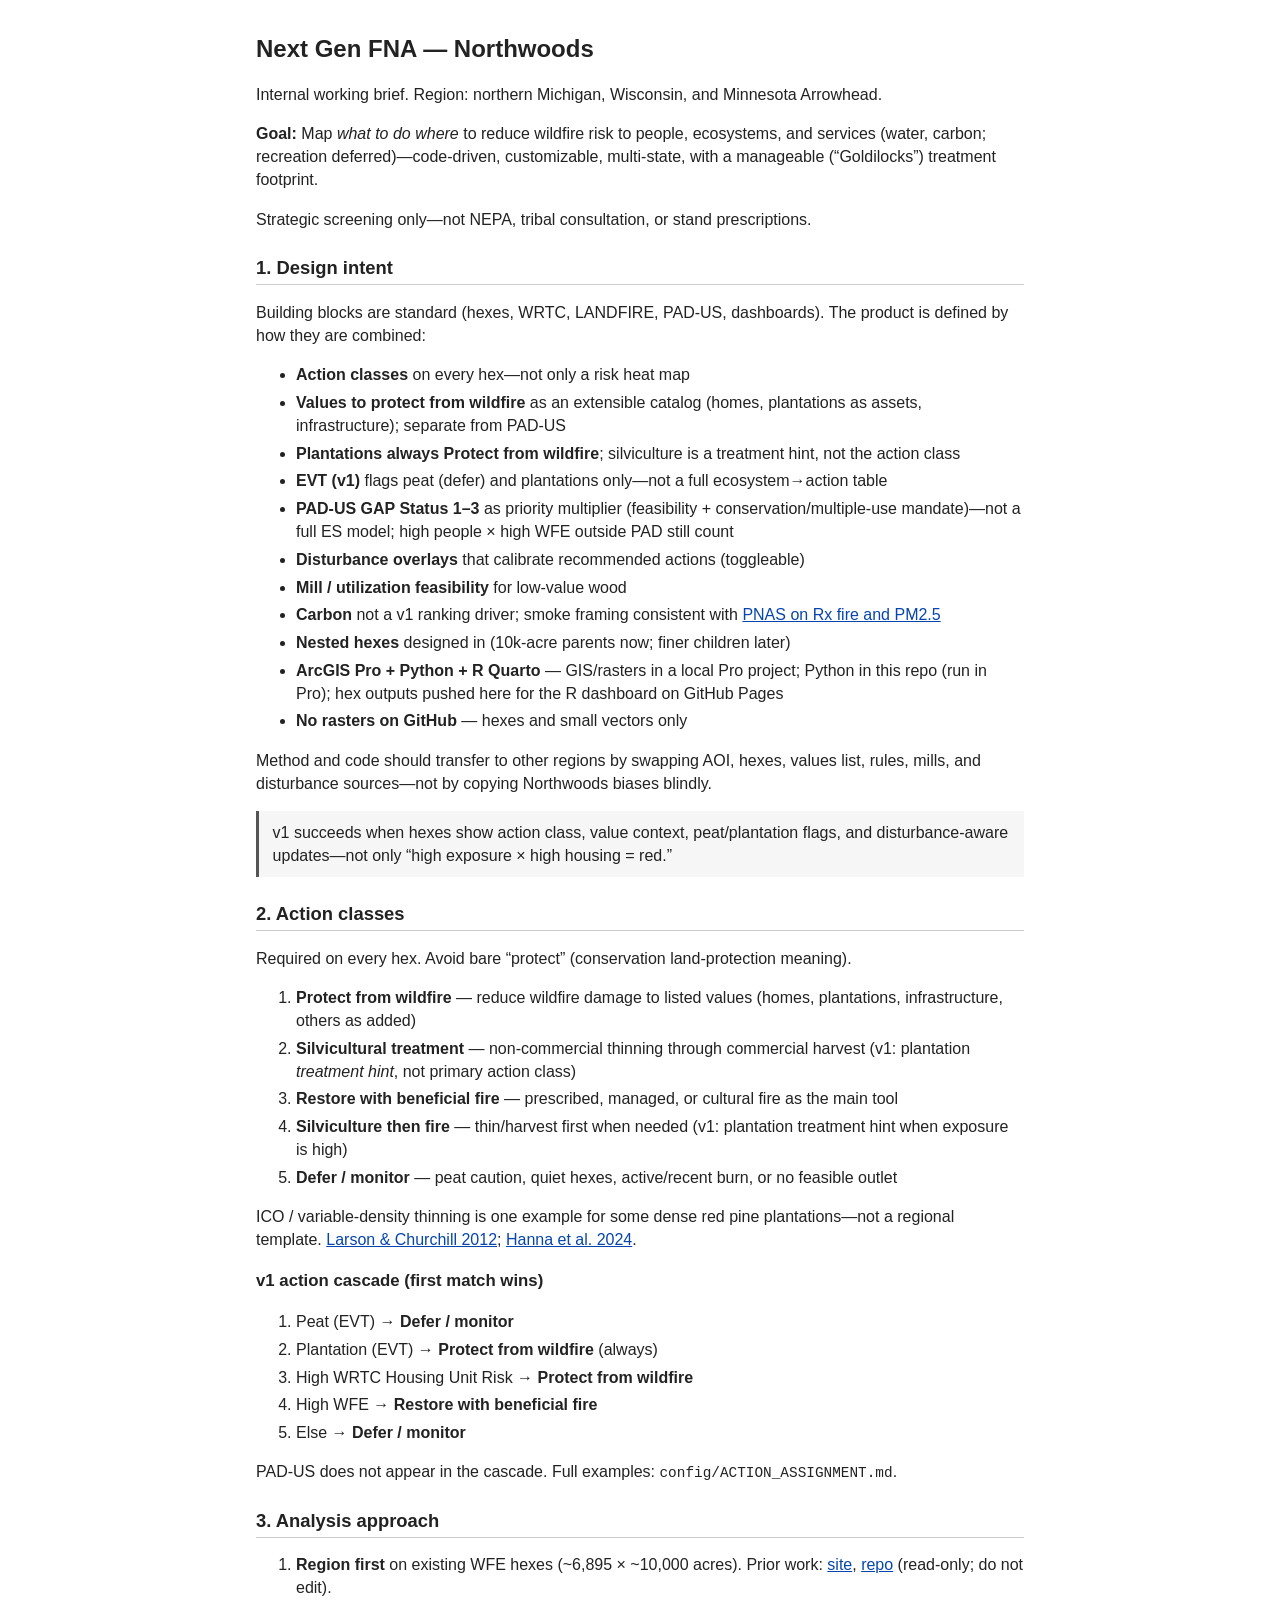
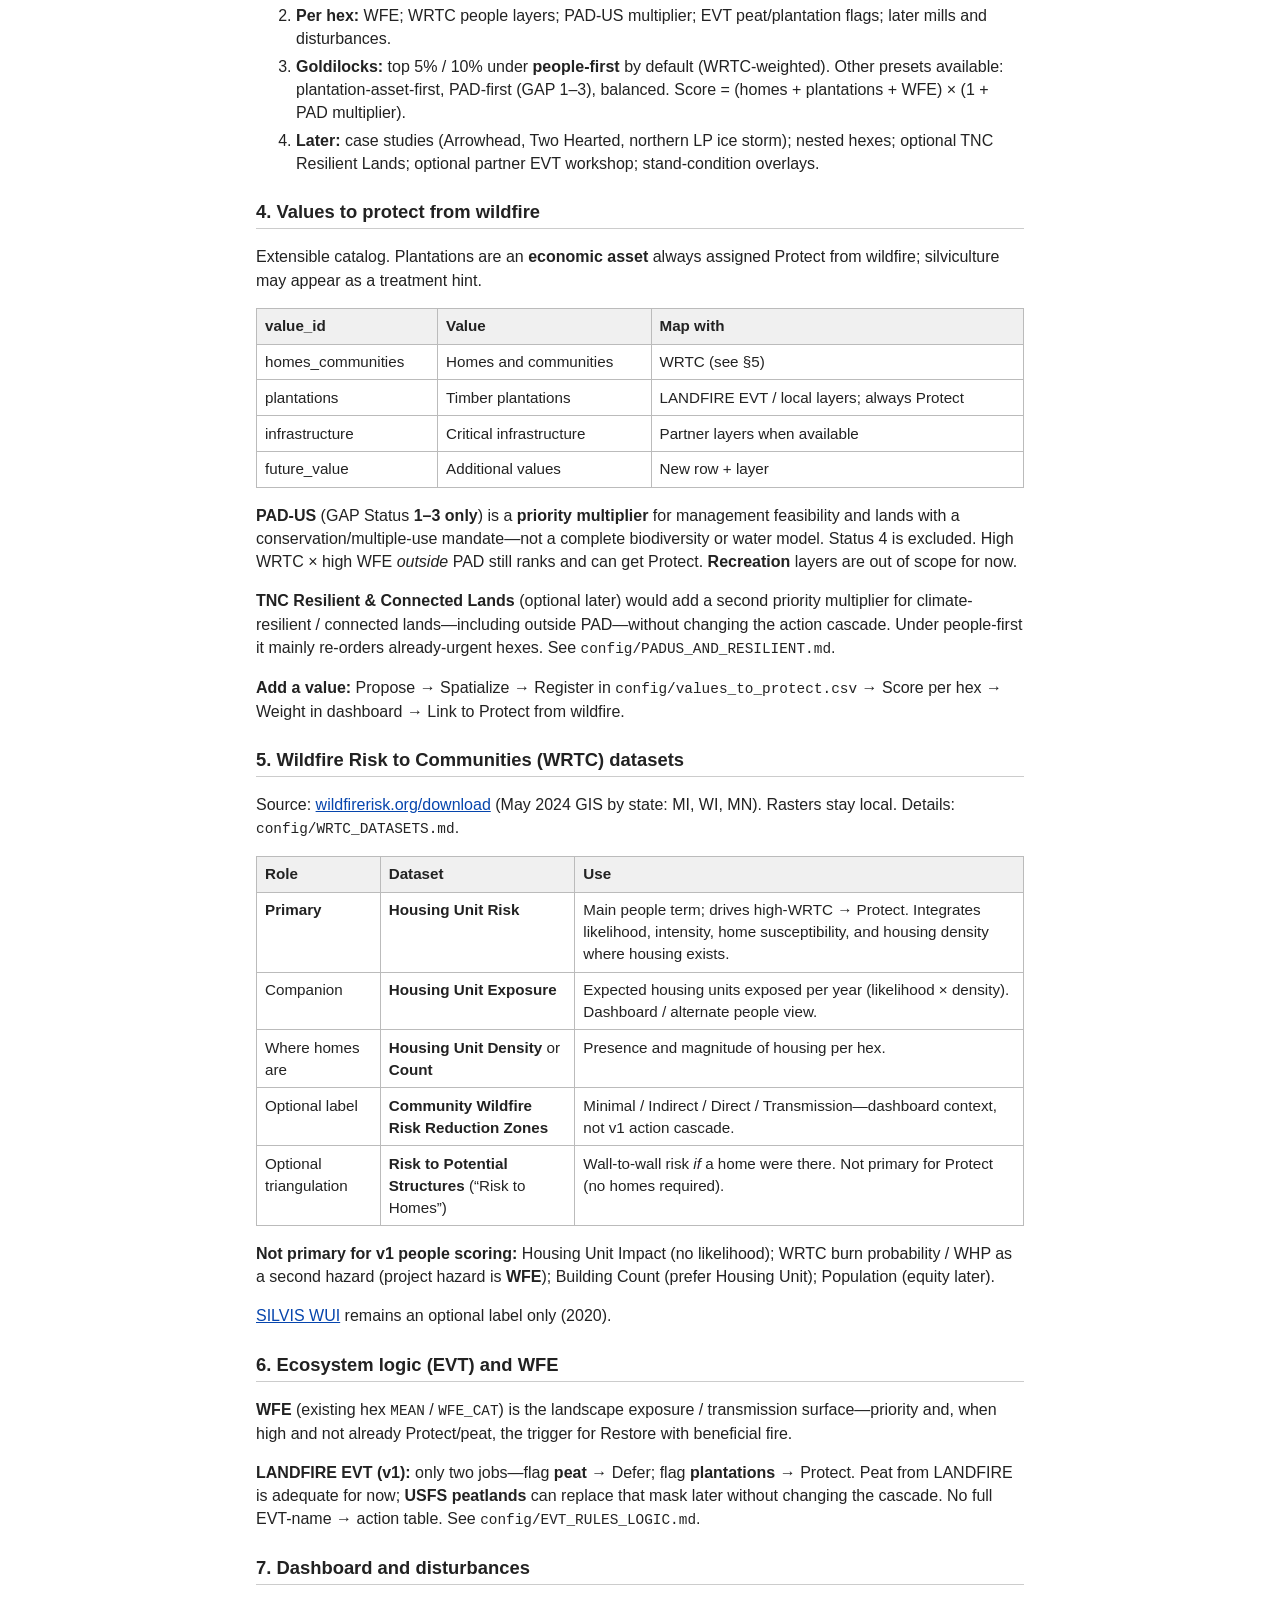
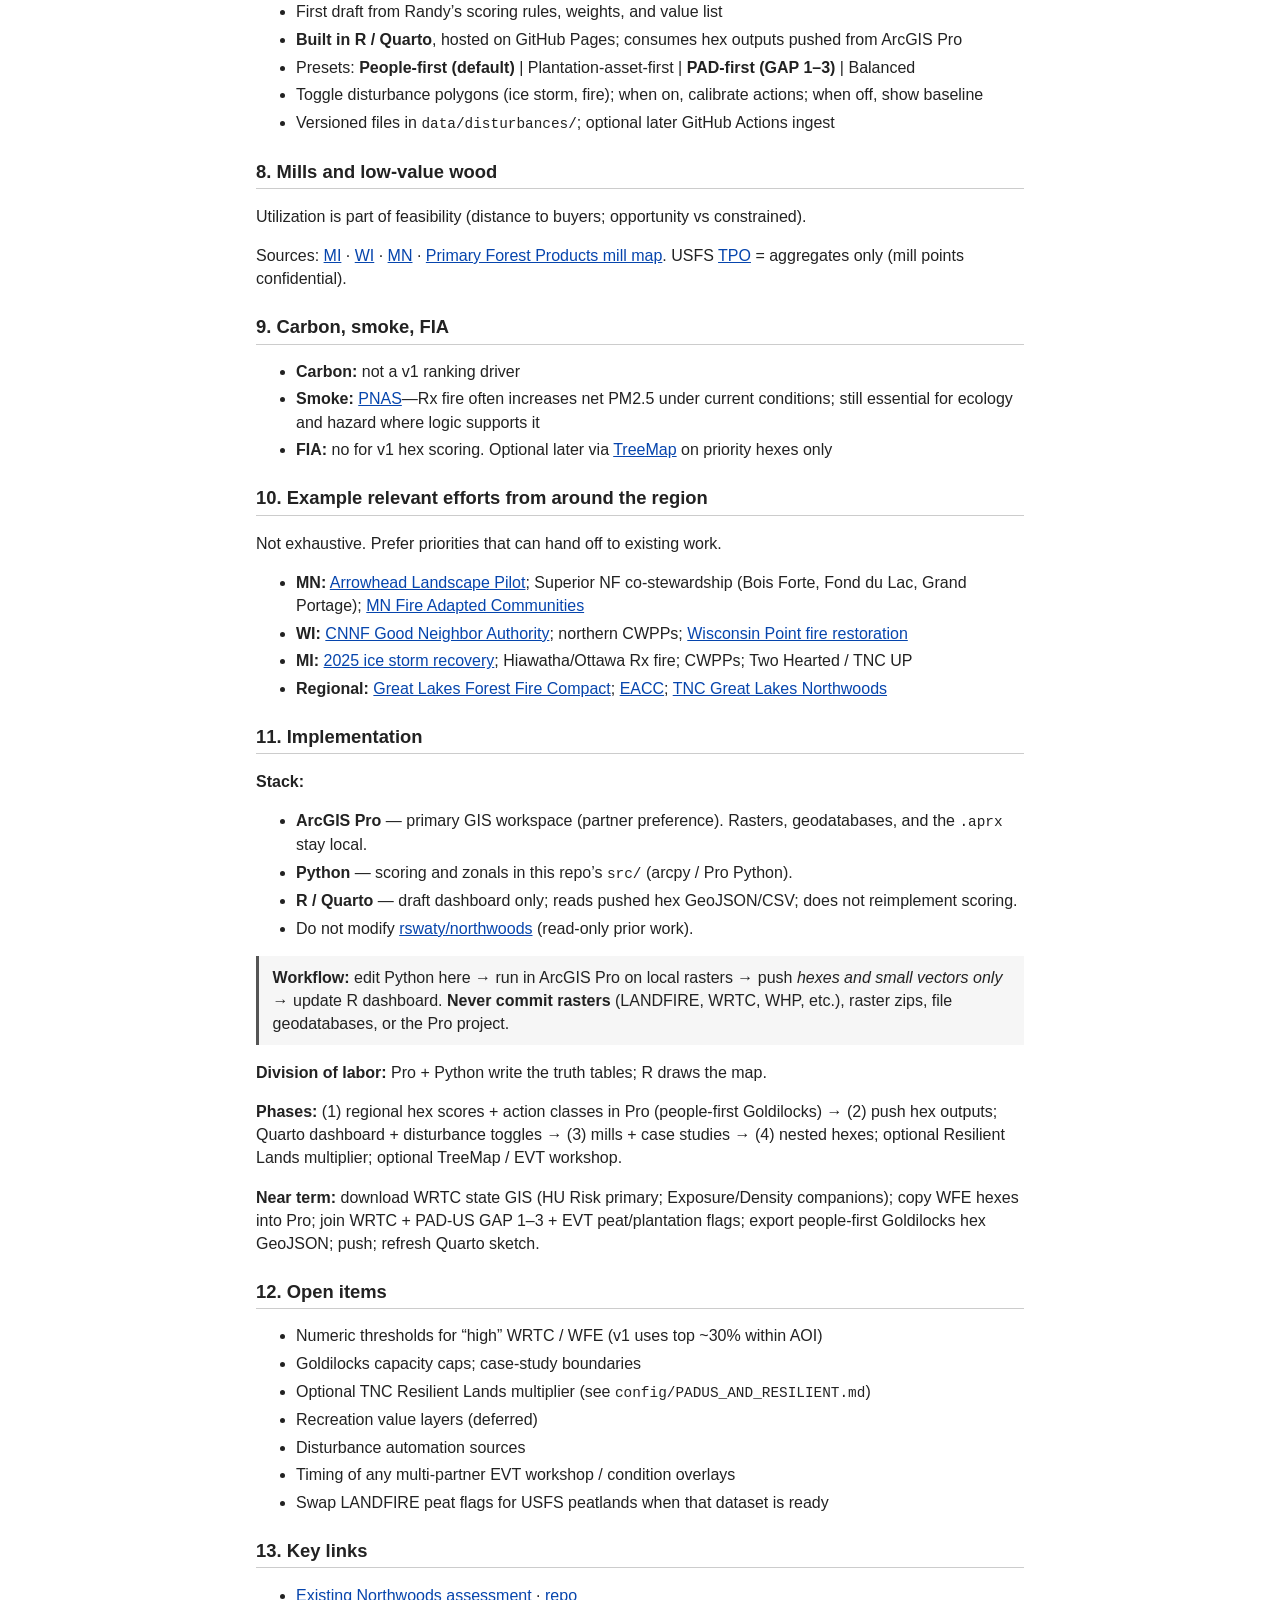
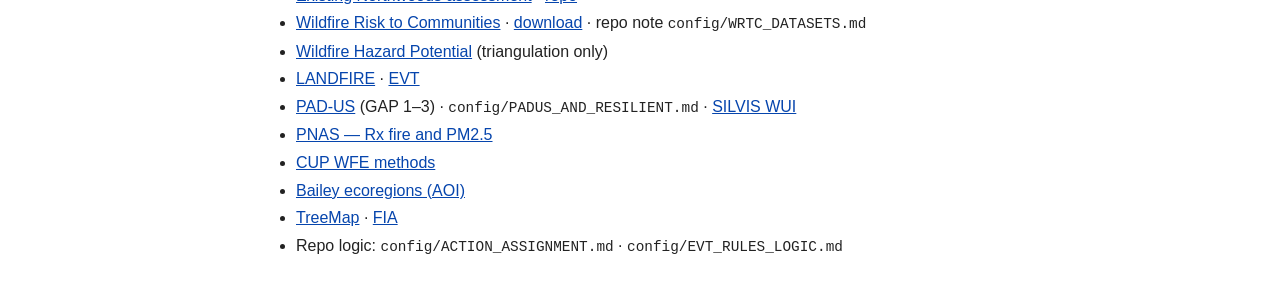
==== commit 55522c51: "Lock people-first ranking and PAD GAP 1-3 across docs and scripts. Align README, brief, and Pro pipe" ====
--- a/next_gen_fna.html
+++ b/next_gen_fna.html
@@ -22,7 +22,7 @@
 
 <h1>Next Gen FNA — Northwoods</h1>
 <p>Internal working brief. Region: northern Michigan, Wisconsin, and Minnesota Arrowhead.</p>
-<p><strong>Goal:</strong> Map <em>what to do where</em> to reduce wildfire risk to people, ecosystems, and services (water, carbon, recreation)—code-driven, customizable, multi-state, with a manageable (“Goldilocks”) treatment footprint.</p>
+<p><strong>Goal:</strong> Map <em>what to do where</em> to reduce wildfire risk to people, ecosystems, and services (water, carbon; recreation deferred)—code-driven, customizable, multi-state, with a manageable (“Goldilocks”) treatment footprint.</p>
 <p>Strategic screening only—not NEPA, tribal consultation, or stand prescriptions.</p>
 
 <h2>1. Design intent</h2>
@@ -32,7 +32,7 @@
   <li><strong>Values to protect from wildfire</strong> as an extensible catalog (homes, plantations as assets, infrastructure); separate from PAD-US</li>
   <li><strong>Plantations always Protect from wildfire</strong>; silviculture is a treatment hint, not the action class</li>
   <li><strong>EVT (v1)</strong> flags peat (defer) and plantations only—not a full ecosystem→action table</li>
-  <li><strong>PAD-US as priority multiplier</strong> (management feasibility + biodiversity/recreation value)—does not gate action; high people × high WFE outside PAD still count</li>
+  <li><strong>PAD-US GAP Status 1–3</strong> as priority multiplier (feasibility + conservation/multiple-use mandate)—not a full ES model; high people × high WFE outside PAD still count</li>
   <li><strong>Disturbance overlays</strong> that calibrate recommended actions (toggleable)</li>
   <li><strong>Mill / utilization feasibility</strong> for low-value wood</li>
   <li><strong>Carbon</strong> not a v1 ranking driver; smoke framing consistent with <a href="https://www.pnas.org/doi/10.1073/pnas.2613722123">PNAS on Rx fire and PM2.5</a></li>
@@ -68,8 +68,8 @@
 <ol>
   <li><strong>Region first</strong> on existing WFE hexes (~6,895 × ~10,000 acres). Prior work: <a href="https://rswaty.github.io/northwoods/">site</a>, <a href="https://github.com/rswaty/northwoods">repo</a> (read-only; do not edit).</li>
   <li><strong>Per hex:</strong> WFE; WRTC people layers; PAD-US multiplier; EVT peat/plantation flags; later mills and disturbances.</li>
-  <li><strong>Goldilocks:</strong> top 5% / 10% (or capacity caps) under weight presets. Priority score = (homes + plantations + WFE) × (1 + PAD multiplier).</li>
-  <li><strong>Later:</strong> case studies (Arrowhead, Two Hearted, northern LP ice storm); nested hexes; PAD category weights; optional partner EVT workshop; stand-condition overlays.</li>
+  <li><strong>Goldilocks:</strong> top 5% / 10% under <strong>people-first</strong> by default (WRTC-weighted). Other presets available: plantation-asset-first, PAD-first (GAP 1–3), balanced. Score = (homes + plantations + WFE) × (1 + PAD multiplier).</li>
+  <li><strong>Later:</strong> case studies (Arrowhead, Two Hearted, northern LP ice storm); nested hexes; optional TNC Resilient Lands; optional partner EVT workshop; stand-condition overlays.</li>
 </ol>
 
 <h2>4. Values to protect from wildfire</h2>
@@ -81,7 +81,8 @@
   <tr><td>infrastructure</td><td>Critical infrastructure</td><td>Partner layers when available</td></tr>
   <tr><td>future_value</td><td>Additional values</td><td>New row + layer</td></tr>
 </table>
-<p><strong>PAD-US</strong> is not a values-to-protect action. It is a <strong>priority multiplier</strong> (easier management on non-small-ownership lands + biodiversity/recreation value). High people × high WFE <em>outside</em> PAD still ranks and can get Protect. v1 uses overlap fraction; later weight by PAD category (fee/federal/state vs easement).</p>
+<p><strong>PAD-US</strong> (GAP Status <strong>1–3 only</strong>) is a <strong>priority multiplier</strong> for management feasibility and lands with a conservation/multiple-use mandate—not a complete biodiversity or water model. Status 4 is excluded. High WRTC × high WFE <em>outside</em> PAD still ranks and can get Protect. <strong>Recreation</strong> layers are out of scope for now.</p>
+<p><strong>TNC Resilient &amp; Connected Lands</strong> (optional later) would add a second priority multiplier for climate-resilient / connected lands—including outside PAD—without changing the action cascade. Under people-first it mainly re-orders already-urgent hexes. See <code>config/PADUS_AND_RESILIENT.md</code>.</p>
 <p><strong>Add a value:</strong> Propose → Spatialize → Register in <code>config/values_to_protect.csv</code> → Score per hex → Weight in dashboard → Link to Protect from wildfire.</p>
 
 <h2>5. Wildfire Risk to Communities (WRTC) datasets</h2>
@@ -99,13 +100,13 @@
 
 <h2>6. Ecosystem logic (EVT) and WFE</h2>
 <p><strong>WFE</strong> (existing hex <code>MEAN</code> / <code>WFE_CAT</code>) is the landscape exposure / transmission surface—priority and, when high and not already Protect/peat, the trigger for Restore with beneficial fire.</p>
-<p><strong>LANDFIRE EVT (v1):</strong> only two jobs—flag <strong>peat</strong> → Defer; flag <strong>plantations</strong> → Protect. No full EVT-name → action table (condition within an EVT, e.g. thinned vs dense pine–oak, needs overlays later). See <code>config/EVT_RULES_LOGIC.md</code>.</p>
+<p><strong>LANDFIRE EVT (v1):</strong> only two jobs—flag <strong>peat</strong> → Defer; flag <strong>plantations</strong> → Protect. Peat from LANDFIRE is adequate for now; <strong>USFS peatlands</strong> can replace that mask later without changing the cascade. No full EVT-name → action table. See <code>config/EVT_RULES_LOGIC.md</code>.</p>
 
 <h2>7. Dashboard and disturbances</h2>
 <ul>
   <li>First draft from Randy’s scoring rules, weights, and value list</li>
   <li><strong>Built in R / Quarto</strong>, hosted on GitHub Pages; consumes hex outputs pushed from ArcGIS Pro</li>
-  <li>Presets: People-first | Plantation-asset-first | Biodiversity/recreation-first (stronger PAD multiplier) | Balanced</li>
+  <li>Presets: <strong>People-first (default)</strong> | Plantation-asset-first | <strong>PAD-first (GAP 1–3)</strong> | Balanced</li>
   <li>Toggle disturbance polygons (ice storm, fire); when on, calibrate actions; when off, show baseline</li>
   <li>Versioned files in <code>data/disturbances/</code>; optional later GitHub Actions ingest</li>
 </ul>
@@ -140,16 +141,18 @@
 </ul>
 <p class="note"><strong>Workflow:</strong> edit Python here → run in ArcGIS Pro on local rasters → push <em>hexes and small vectors only</em> → update R dashboard. <strong>Never commit rasters</strong> (LANDFIRE, WRTC, WHP, etc.), raster zips, file geodatabases, or the Pro project.</p>
 <p><strong>Division of labor:</strong> Pro + Python write the truth tables; R draws the map.</p>
-<p><strong>Phases:</strong> (1) regional hex scores + action classes in Pro → (2) push hex outputs; Quarto dashboard + disturbance toggles → (3) mills + case studies → (4) nested hexes; PAD categories; optional TreeMap / EVT workshop.</p>
-<p><strong>Near term:</strong> download WRTC state GIS (HU Risk, Exposure, Density/Count); copy WFE hexes into Pro; join WRTC + PAD-US + EVT flags; export Goldilocks hex GeoJSON; push; refresh Quarto sketch.</p>
+<p><strong>Phases:</strong> (1) regional hex scores + action classes in Pro (people-first Goldilocks) → (2) push hex outputs; Quarto dashboard + disturbance toggles → (3) mills + case studies → (4) nested hexes; optional Resilient Lands multiplier; optional TreeMap / EVT workshop.</p>
+<p><strong>Near term:</strong> download WRTC state GIS (HU Risk primary; Exposure/Density companions); copy WFE hexes into Pro; join WRTC + PAD-US GAP 1–3 + EVT peat/plantation flags; export people-first Goldilocks hex GeoJSON; push; refresh Quarto sketch.</p>
 
 <h2>12. Open items</h2>
 <ul>
   <li>Numeric thresholds for “high” WRTC / WFE (v1 uses top ~30% within AOI)</li>
   <li>Goldilocks capacity caps; case-study boundaries</li>
-  <li>PAD category weighting scheme</li>
+  <li>Optional TNC Resilient Lands multiplier (see <code>config/PADUS_AND_RESILIENT.md</code>)</li>
+  <li>Recreation value layers (deferred)</li>
   <li>Disturbance automation sources</li>
   <li>Timing of any multi-partner EVT workshop / condition overlays</li>
+  <li>Swap LANDFIRE peat flags for USFS peatlands when that dataset is ready</li>
 </ul>
 
 <h2>13. Key links</h2>
@@ -158,7 +161,7 @@
   <li><a href="https://wildfirerisk.org/">Wildfire Risk to Communities</a> · <a href="https://wildfirerisk.org/download/">download</a> · repo note <code>config/WRTC_DATASETS.md</code></li>
   <li><a href="https://research.fs.usda.gov/firelab/products/dataandtools/wildfire-hazard-potential">Wildfire Hazard Potential</a> (triangulation only)</li>
   <li><a href="https://landfire.gov/">LANDFIRE</a> · <a href="https://landfire.gov/vegetation/evt">EVT</a></li>
-  <li><a href="https://www.usgs.gov/programs/gap-analysis-project/science/pad-us-data-download">PAD-US</a> · <a href="https://silvis.forest.wisc.edu/data/wui-change/">SILVIS WUI</a></li>
+  <li><a href="https://www.usgs.gov/programs/gap-analysis-project/science/pad-us-data-download">PAD-US</a> (GAP 1–3) · <code>config/PADUS_AND_RESILIENT.md</code> · <a href="https://silvis.forest.wisc.edu/data/wui-change/">SILVIS WUI</a></li>
   <li><a href="https://www.pnas.org/doi/10.1073/pnas.2613722123">PNAS — Rx fire and PM2.5</a></li>
   <li><a href="https://conservation-data-lab.github.io/cup_assessment/fire.html">CUP WFE methods</a></li>
   <li><a href="https://doi.org/10.2737/RDS-2016-0003">Bailey ecoregions (AOI)</a></li>
